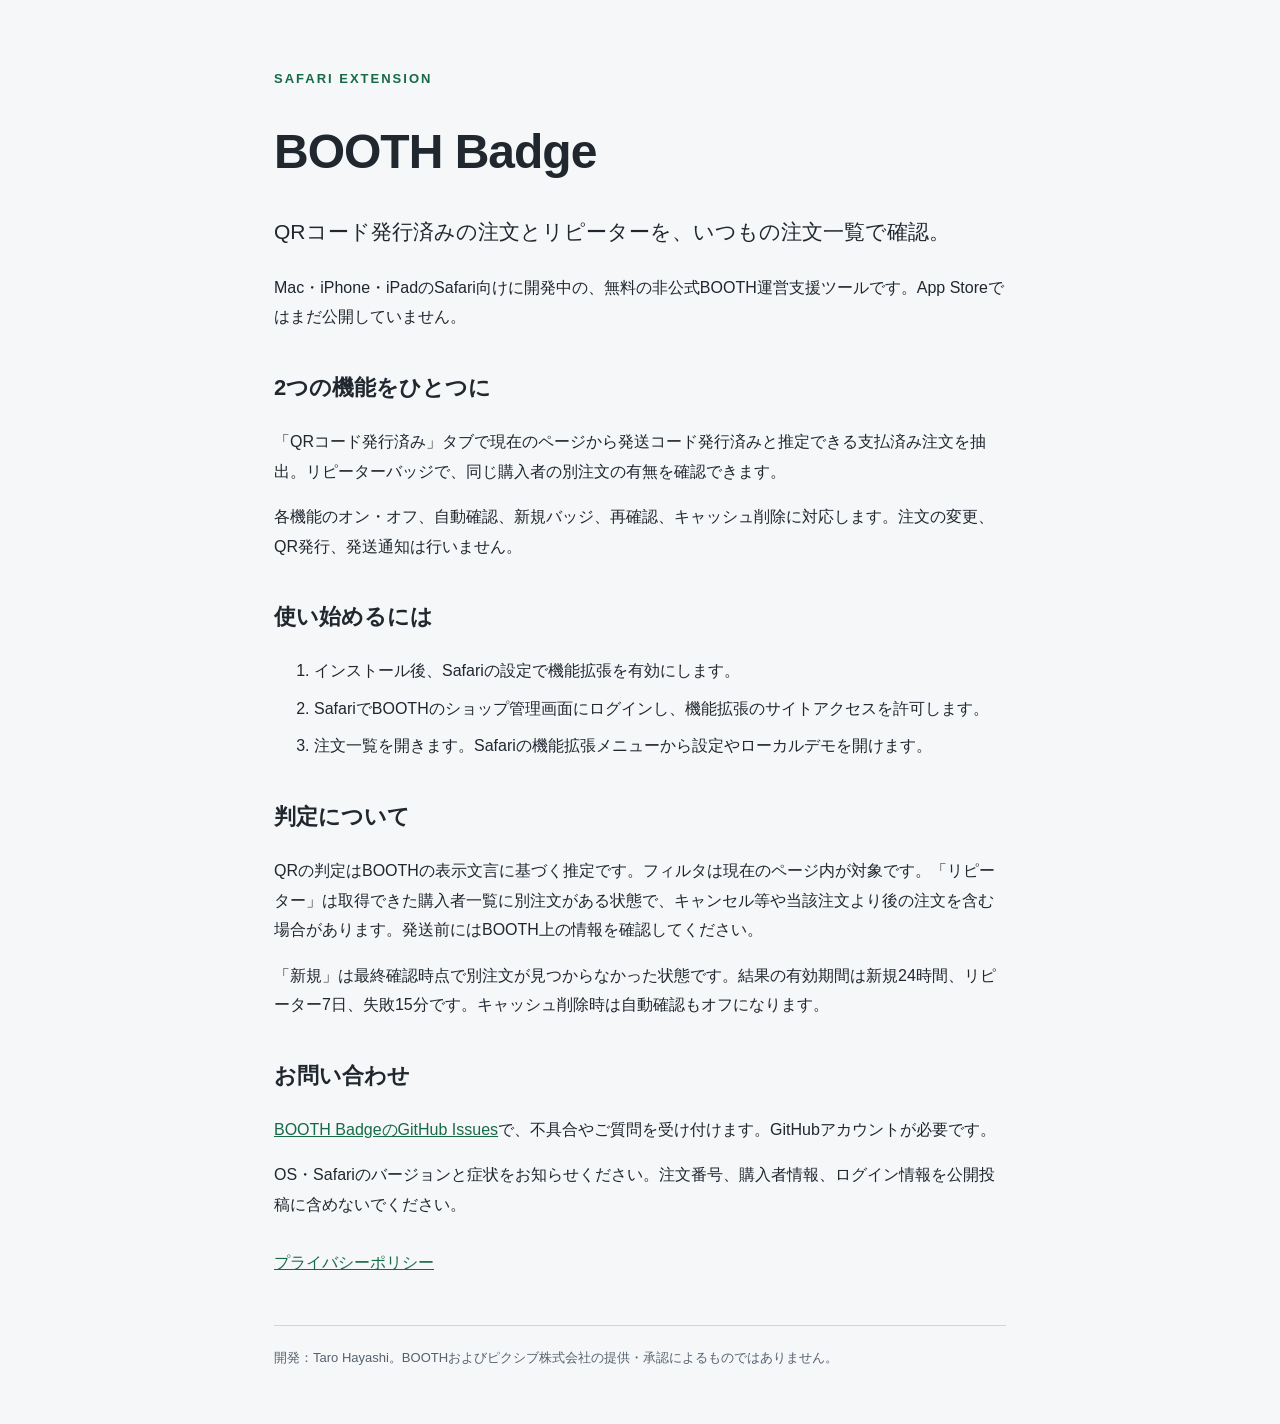
==== index.html @ ed483620 "Publish BOOTH Badge support and privacy pages" ====
<!doctype html><html lang="ja"><head><meta charset="utf-8"><meta name="viewport" content="width=device-width, initial-scale=1"><title>BOOTH Badge — サポート</title><link rel="stylesheet" href="site.css"></head><body><main>
<p class="eyebrow">SAFARI EXTENSION</p><h1>BOOTH Badge</h1><p class="lead">QRコード発行済みの注文とリピーターを、いつもの注文一覧で確認。</p>
<p>Mac・iPhone・iPadのSafari向けに開発中の、無料の非公式BOOTH運営支援ツールです。App Storeではまだ公開していません。</p>
<section><h2>2つの機能をひとつに</h2><p>「QRコード発行済み」タブで現在のページから発送コード発行済みと推定できる支払済み注文を抽出。リピーターバッジで、同じ購入者の別注文の有無を確認できます。</p><p>各機能のオン・オフ、自動確認、新規バッジ、再確認、キャッシュ削除に対応します。注文の変更、QR発行、発送通知は行いません。</p></section>
<section><h2>使い始めるには</h2><ol><li>インストール後、Safariの設定で機能拡張を有効にします。</li><li>SafariでBOOTHのショップ管理画面にログインし、機能拡張のサイトアクセスを許可します。</li><li>注文一覧を開きます。Safariの機能拡張メニューから設定やローカルデモを開けます。</li></ol></section>
<section><h2>判定について</h2><p>QRの判定はBOOTHの表示文言に基づく推定です。フィルタは現在のページ内が対象です。「リピーター」は取得できた購入者一覧に別注文がある状態で、キャンセル等や当該注文より後の注文を含む場合があります。発送前にはBOOTH上の情報を確認してください。</p><p>「新規」は最終確認時点で別注文が見つからなかった状態です。結果の有効期間は新規24時間、リピーター7日、失敗15分です。キャッシュ削除時は自動確認もオフになります。</p></section>
<section id="support"><h2>お問い合わせ</h2><p><a href="https://github.com/Taro-Hayashi/booth-badge/issues">BOOTH BadgeのGitHub Issues</a>で、不具合やご質問を受け付けます。GitHubアカウントが必要です。</p><p>OS・Safariのバージョンと症状をお知らせください。注文番号、購入者情報、ログイン情報を公開投稿に含めないでください。</p></section>
<p><a href="privacy.html">プライバシーポリシー</a></p><footer>開発：Taro Hayashi。BOOTHおよびピクシブ株式会社の提供・承認によるものではありません。</footer>
</main></body></html>
---- site.css ----
:root { color-scheme: light dark; font: 16px -apple-system, BlinkMacSystemFont, sans-serif; }
* { box-sizing: border-box; } body { margin: 0; background: #f5f7f9; color: #20272f; line-height: 1.85; }
main { max-width: 780px; margin: auto; padding: 54px 24px; } h1 { font-size: clamp(30px, 6vw, 48px); letter-spacing: -1px; line-height: 1.2; } h2 { font-size: 22px; margin-top: 36px; } a { color: #176a45; } .eyebrow { color: #176a45; font-size: 13px; font-weight: 700; letter-spacing: 2px; } .lead { font-size: 21px; } section { margin: 28px 0; } li { margin: 8px 0; } footer { margin-top: 48px; border-top: 1px solid #ccd5df; padding-top: 20px; font-size: 13px; color: #56616f; } :focus-visible { outline: 3px solid #367dd2; outline-offset: 3px; }
@media (prefers-color-scheme: dark) { body { background: #181d23; color: #edf2f5; } a, .eyebrow { color: #7ddbb0; } footer { color: #b0bbc7; border-color: #536173; } }
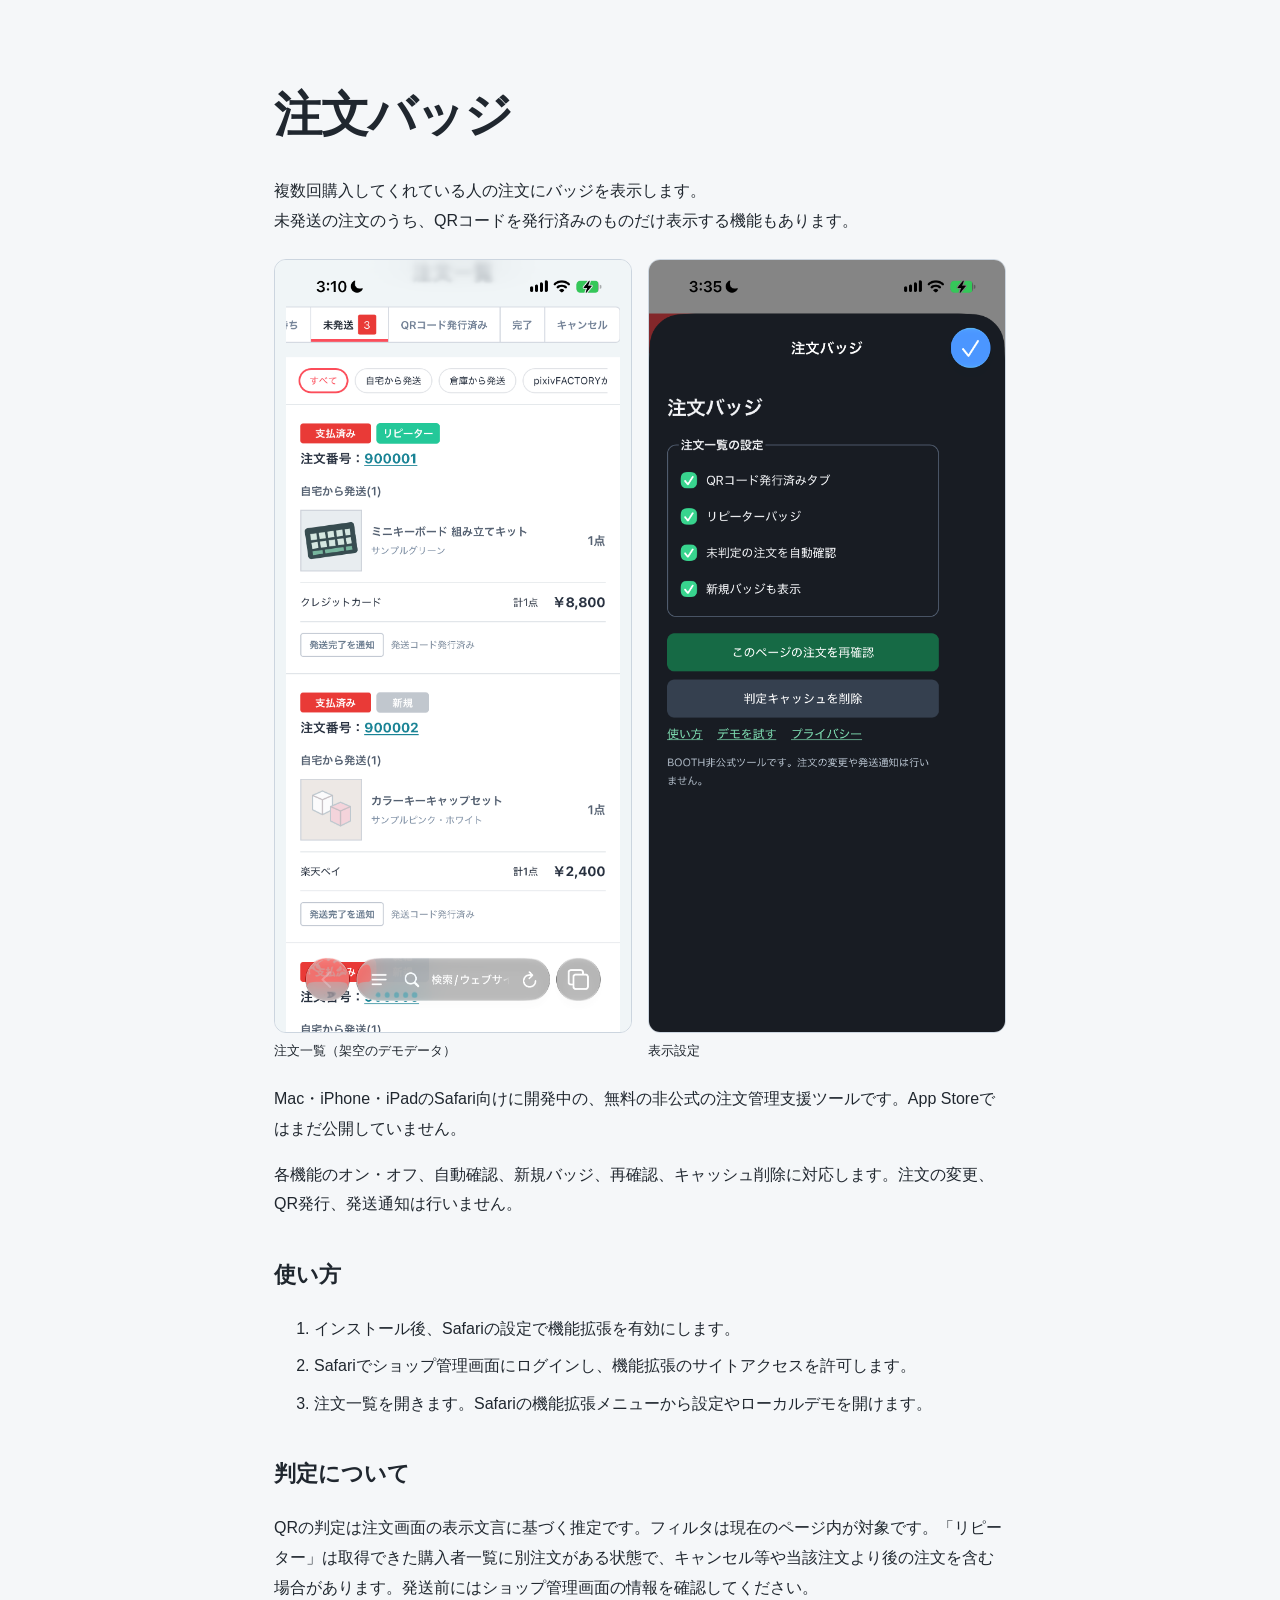
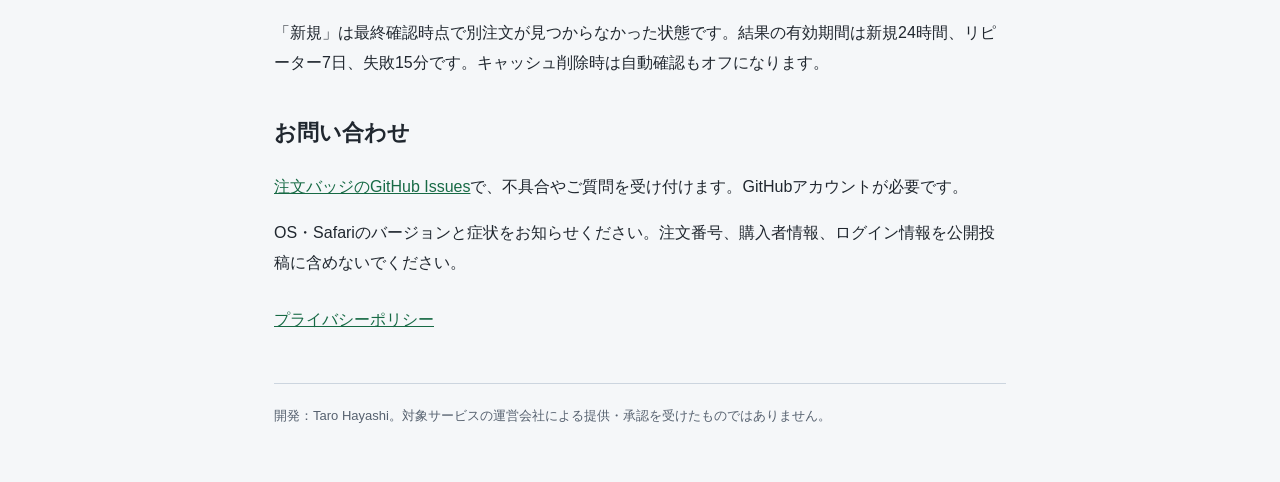
==== commit b03ab3aa: "Update order badge support pages and custom domain" ====
--- a/index.html
+++ b/index.html
@@ -1,9 +1,13 @@
-<!doctype html><html lang="ja"><head><meta charset="utf-8"><meta name="viewport" content="width=device-width, initial-scale=1"><title>BOOTH Badge — サポート</title><link rel="stylesheet" href="site.css"></head><body><main>
-<p class="eyebrow">SAFARI EXTENSION</p><h1>BOOTH Badge</h1><p class="lead">QRコード発行済みの注文とリピーターを、いつもの注文一覧で確認。</p>
-<p>Mac・iPhone・iPadのSafari向けに開発中の、無料の非公式BOOTH運営支援ツールです。App Storeではまだ公開していません。</p>
-<section><h2>2つの機能をひとつに</h2><p>「QRコード発行済み」タブで現在のページから発送コード発行済みと推定できる支払済み注文を抽出。リピーターバッジで、同じ購入者の別注文の有無を確認できます。</p><p>各機能のオン・オフ、自動確認、新規バッジ、再確認、キャッシュ削除に対応します。注文の変更、QR発行、発送通知は行いません。</p></section>
-<section><h2>使い始めるには</h2><ol><li>インストール後、Safariの設定で機能拡張を有効にします。</li><li>SafariでBOOTHのショップ管理画面にログインし、機能拡張のサイトアクセスを許可します。</li><li>注文一覧を開きます。Safariの機能拡張メニューから設定やローカルデモを開けます。</li></ol></section>
-<section><h2>判定について</h2><p>QRの判定はBOOTHの表示文言に基づく推定です。フィルタは現在のページ内が対象です。「リピーター」は取得できた購入者一覧に別注文がある状態で、キャンセル等や当該注文より後の注文を含む場合があります。発送前にはBOOTH上の情報を確認してください。</p><p>「新規」は最終確認時点で別注文が見つからなかった状態です。結果の有効期間は新規24時間、リピーター7日、失敗15分です。キャッシュ削除時は自動確認もオフになります。</p></section>
-<section id="support"><h2>お問い合わせ</h2><p><a href="https://github.com/Taro-Hayashi/booth-badge/issues">BOOTH BadgeのGitHub Issues</a>で、不具合やご質問を受け付けます。GitHubアカウントが必要です。</p><p>OS・Safariのバージョンと症状をお知らせください。注文番号、購入者情報、ログイン情報を公開投稿に含めないでください。</p></section>
-<p><a href="privacy.html">プライバシーポリシー</a></p><footer>開発：Taro Hayashi。BOOTHおよびピクシブ株式会社の提供・承認によるものではありません。</footer>
+<!doctype html><html lang="ja"><head><meta charset="utf-8"><meta name="viewport" content="width=device-width, initial-scale=1"><title>注文バッジ — サポート</title><link rel="stylesheet" href="site.css"></head><body><main>
+<h1>注文バッジ</h1><p>複数回購入してくれている人の注文にバッジを表示します。<br>未発送の注文のうち、QRコードを発行済みのものだけ表示する機能もあります。</p>
+<div class="screenshots">
+  <figure><a href="images/orders.png"><img src="images/orders.png" alt="注文一覧のリピーター・新規バッジ" width="1179" height="2556"></a><figcaption>注文一覧（架空のデモデータ）</figcaption></figure>
+  <figure><a href="images/settings.png"><img src="images/settings.png" alt="注文バッジの表示設定" width="1179" height="2556"></a><figcaption>表示設定</figcaption></figure>
+</div>
+<p>Mac・iPhone・iPadのSafari向けに開発中の、無料の非公式の注文管理支援ツールです。App Storeではまだ公開していません。</p>
+<p>各機能のオン・オフ、自動確認、新規バッジ、再確認、キャッシュ削除に対応します。注文の変更、QR発行、発送通知は行いません。</p>
+<section><h2>使い方</h2><ol><li>インストール後、Safariの設定で機能拡張を有効にします。</li><li>Safariでショップ管理画面にログインし、機能拡張のサイトアクセスを許可します。</li><li>注文一覧を開きます。Safariの機能拡張メニューから設定やローカルデモを開けます。</li></ol></section>
+<section><h2>判定について</h2><p>QRの判定は注文画面の表示文言に基づく推定です。フィルタは現在のページ内が対象です。「リピーター」は取得できた購入者一覧に別注文がある状態で、キャンセル等や当該注文より後の注文を含む場合があります。発送前にはショップ管理画面の情報を確認してください。</p><p>「新規」は最終確認時点で別注文が見つからなかった状態です。結果の有効期間は新規24時間、リピーター7日、失敗15分です。キャッシュ削除時は自動確認もオフになります。</p></section>
+<section id="support"><h2>お問い合わせ</h2><p><a href="https://github.com/Taro-Hayashi/booth-badge/issues">注文バッジのGitHub Issues</a>で、不具合やご質問を受け付けます。GitHubアカウントが必要です。</p><p>OS・Safariのバージョンと症状をお知らせください。注文番号、購入者情報、ログイン情報を公開投稿に含めないでください。</p></section>
+<p><a href="privacy.html">プライバシーポリシー</a></p><footer>開発：Taro Hayashi。対象サービスの運営会社による提供・承認を受けたものではありません。</footer>
 </main></body></html>
--- a/site.css
+++ b/site.css
@@ -2,3 +2,9 @@
 * { box-sizing: border-box; } body { margin: 0; background: #f5f7f9; color: #20272f; line-height: 1.85; }
 main { max-width: 780px; margin: auto; padding: 54px 24px; } h1 { font-size: clamp(30px, 6vw, 48px); letter-spacing: -1px; line-height: 1.2; } h2 { font-size: 22px; margin-top: 36px; } a { color: #176a45; } .eyebrow { color: #176a45; font-size: 13px; font-weight: 700; letter-spacing: 2px; } .lead { font-size: 21px; } section { margin: 28px 0; } li { margin: 8px 0; } footer { margin-top: 48px; border-top: 1px solid #ccd5df; padding-top: 20px; font-size: 13px; color: #56616f; } :focus-visible { outline: 3px solid #367dd2; outline-offset: 3px; }
 @media (prefers-color-scheme: dark) { body { background: #181d23; color: #edf2f5; } a, .eyebrow { color: #7ddbb0; } footer { color: #b0bbc7; border-color: #536173; } }
+
+.screenshots { display: grid; grid-template-columns: repeat(2, minmax(0, 1fr)); gap: 16px; margin: 24px 0; }
+.screenshots figure { margin: 0; min-width: 0; }
+.screenshots img { display: block; width: 100%; height: auto; border-radius: 12px; border: 1px solid #ccd5df; }
+.screenshots figcaption { margin-top: 8px; font-size: 13px; line-height: 1.5; }
+@media (max-width: 480px) { .screenshots { gap: 10px; } }
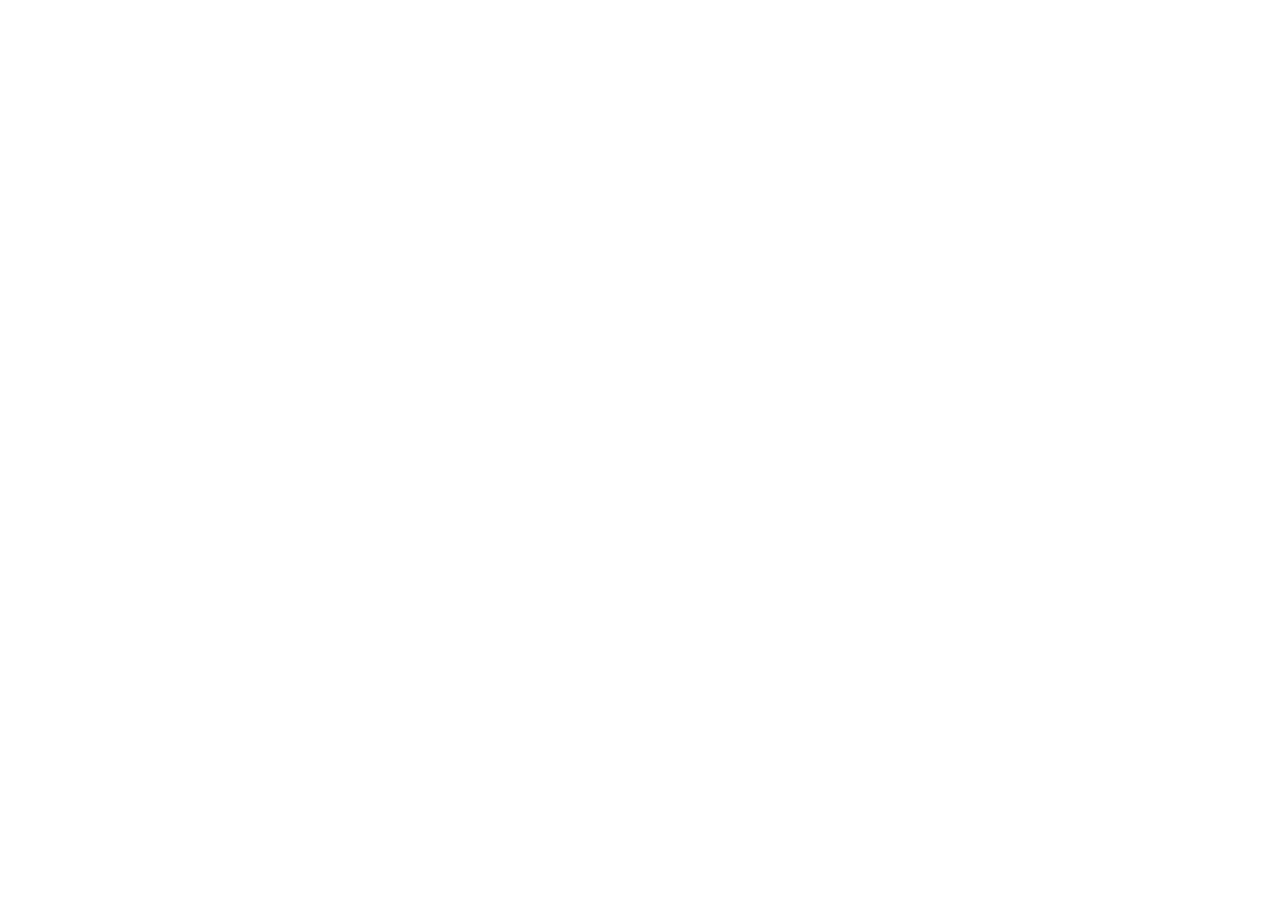
==== commit 1fdf3e4d: "Redirect legacy support URLs to tarohayashi.com/badge" ====
--- a/index.html
+++ b/index.html
@@ -1,13 +1 @@
-<!doctype html><html lang="ja"><head><meta charset="utf-8"><meta name="viewport" content="width=device-width, initial-scale=1"><title>注文バッジ — サポート</title><link rel="stylesheet" href="site.css"></head><body><main>
-<h1>注文バッジ</h1><p>複数回購入してくれている人の注文にバッジを表示します。<br>未発送の注文のうち、QRコードを発行済みのものだけ表示する機能もあります。</p>
-<div class="screenshots">
-  <figure><a href="images/orders.png"><img src="images/orders.png" alt="注文一覧のリピーター・新規バッジ" width="1179" height="2556"></a><figcaption>注文一覧（架空のデモデータ）</figcaption></figure>
-  <figure><a href="images/settings.png"><img src="images/settings.png" alt="注文バッジの表示設定" width="1179" height="2556"></a><figcaption>表示設定</figcaption></figure>
-</div>
-<p>Mac・iPhone・iPadのSafari向けに開発中の、無料の非公式の注文管理支援ツールです。App Storeではまだ公開していません。</p>
-<p>各機能のオン・オフ、自動確認、新規バッジ、再確認、キャッシュ削除に対応します。注文の変更、QR発行、発送通知は行いません。</p>
-<section><h2>使い方</h2><ol><li>インストール後、Safariの設定で機能拡張を有効にします。</li><li>Safariでショップ管理画面にログインし、機能拡張のサイトアクセスを許可します。</li><li>注文一覧を開きます。Safariの機能拡張メニューから設定やローカルデモを開けます。</li></ol></section>
-<section><h2>判定について</h2><p>QRの判定は注文画面の表示文言に基づく推定です。フィルタは現在のページ内が対象です。「リピーター」は取得できた購入者一覧に別注文がある状態で、キャンセル等や当該注文より後の注文を含む場合があります。発送前にはショップ管理画面の情報を確認してください。</p><p>「新規」は最終確認時点で別注文が見つからなかった状態です。結果の有効期間は新規24時間、リピーター7日、失敗15分です。キャッシュ削除時は自動確認もオフになります。</p></section>
-<section id="support"><h2>お問い合わせ</h2><p><a href="https://github.com/Taro-Hayashi/booth-badge/issues">注文バッジのGitHub Issues</a>で、不具合やご質問を受け付けます。GitHubアカウントが必要です。</p><p>OS・Safariのバージョンと症状をお知らせください。注文番号、購入者情報、ログイン情報を公開投稿に含めないでください。</p></section>
-<p><a href="privacy.html">プライバシーポリシー</a></p><footer>開発：Taro Hayashi。対象サービスの運営会社による提供・承認を受けたものではありません。</footer>
-</main></body></html>
+<!doctype html><html lang="ja"><head><meta charset="utf-8"><meta name="viewport" content="width=device-width, initial-scale=1"><meta http-equiv="refresh" content="0;url=https://tarohayashi.com/badge/"><title>注文バッジ — 移転しました</title><link rel="canonical" href="https://tarohayashi.com/badge/"></head><body><p>ページを移転しました。<a href="https://tarohayashi.com/badge/">新しいページを開く</a></p></body></html>
